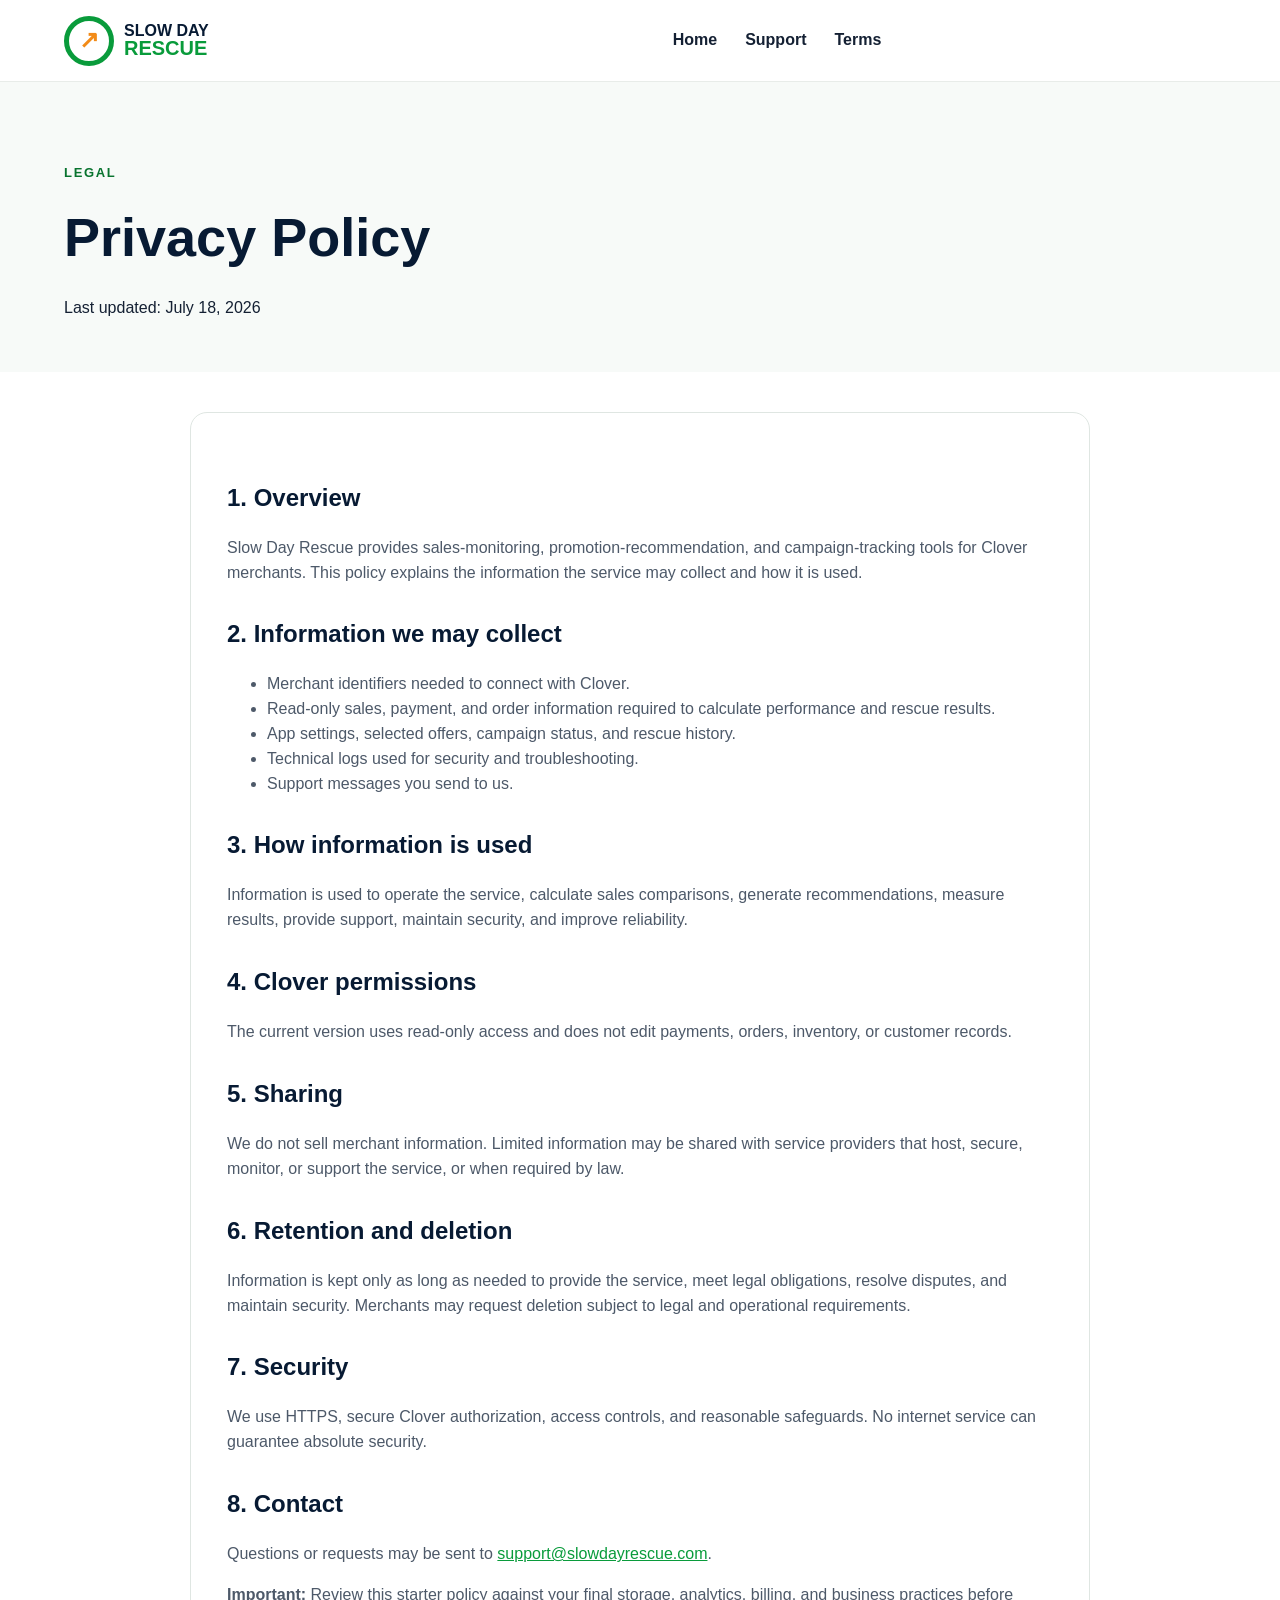
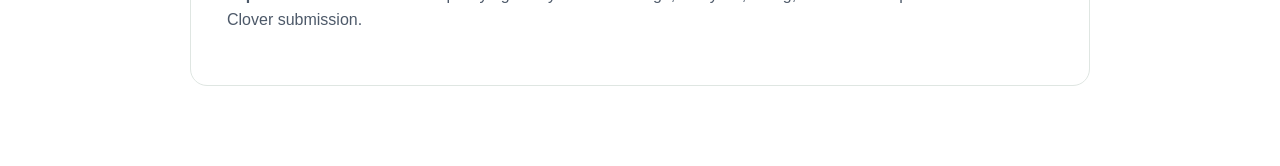
==== privacy.html @ 462642fa "Add files via upload Launch Slow Day Rescue website" ====
<!doctype html><html lang="en"><head><meta charset="utf-8"><meta name="viewport" content="width=device-width,initial-scale=1"><title>Privacy Policy | Slow Day Rescue</title><link rel="icon" href="favicon.svg"><link rel="stylesheet" href="styles.css"></head><body>
<header class="header"><a class="logo" href="index.html"><span class="logo-mark">↗</span><span>SLOW DAY<br><b>RESCUE</b></span></a><nav><a href="index.html">Home</a><a href="support.html">Support</a><a href="terms.html">Terms</a></nav></header>
<section class="legal-hero"><p class="eyebrow">LEGAL</p><h1>Privacy Policy</h1><p>Last updated: July 18, 2026</p></section>
<main class="legal"><h2>1. Overview</h2><p>Slow Day Rescue provides sales-monitoring, promotion-recommendation, and campaign-tracking tools for Clover merchants. This policy explains the information the service may collect and how it is used.</p>
<h2>2. Information we may collect</h2><ul><li>Merchant identifiers needed to connect with Clover.</li><li>Read-only sales, payment, and order information required to calculate performance and rescue results.</li><li>App settings, selected offers, campaign status, and rescue history.</li><li>Technical logs used for security and troubleshooting.</li><li>Support messages you send to us.</li></ul>
<h2>3. How information is used</h2><p>Information is used to operate the service, calculate sales comparisons, generate recommendations, measure results, provide support, maintain security, and improve reliability.</p>
<h2>4. Clover permissions</h2><p>The current version uses read-only access and does not edit payments, orders, inventory, or customer records.</p>
<h2>5. Sharing</h2><p>We do not sell merchant information. Limited information may be shared with service providers that host, secure, monitor, or support the service, or when required by law.</p>
<h2>6. Retention and deletion</h2><p>Information is kept only as long as needed to provide the service, meet legal obligations, resolve disputes, and maintain security. Merchants may request deletion subject to legal and operational requirements.</p>
<h2>7. Security</h2><p>We use HTTPS, secure Clover authorization, access controls, and reasonable safeguards. No internet service can guarantee absolute security.</p>
<h2>8. Contact</h2><p>Questions or requests may be sent to <a href="mailto:support@slowdayrescue.com">support@slowdayrescue.com</a>.</p>
<p><strong>Important:</strong> Review this starter policy against your final storage, analytics, billing, and business practices before Clover submission.</p></main></body></html>
---- styles.css ----
:root{--navy:#071a33;--green:#099b3b;--darkgreen:#08732e;--orange:#f28b18;--muted:#5d6878;--line:#dfe6e2;--bg:#f7faf8}
*{box-sizing:border-box}html{scroll-behavior:smooth}body{margin:0;font-family:Arial,Helvetica,sans-serif;color:#142033;background:#fff;line-height:1.55}a{text-decoration:none;color:inherit}
.header{height:82px;display:flex;align-items:center;gap:34px;padding:0 max(5vw,24px);border-bottom:1px solid #e8ece9;position:sticky;top:0;background:#fffffff2;backdrop-filter:blur(12px);z-index:20}.logo{display:flex;align-items:center;gap:10px;font-weight:800;line-height:.95;color:var(--navy);min-width:240px}.logo b{color:var(--green);font-size:1.25em}.logo-mark{width:50px;height:50px;border:5px solid var(--green);border-radius:50%;display:grid;place-items:center;color:var(--orange);font-size:24px}.header nav{display:flex;justify-content:center;gap:28px;flex:1;font-weight:700}.header nav a:hover{color:var(--green)}.menu{display:none}.btn{border:0;border-radius:9px;background:linear-gradient(135deg,var(--green),var(--darkgreen));color:#fff;font-weight:800;padding:14px 24px;cursor:pointer;display:inline-block;box-shadow:0 10px 25px #099b3b28}.btn.small{padding:11px 17px}.btn.ghost{background:#fff;color:var(--navy);border:1px solid var(--green);box-shadow:none}.btn.light{background:#fff;color:var(--darkgreen)}
.hero{display:grid;grid-template-columns:.95fr 1.18fr;gap:48px;align-items:center;padding:58px max(5vw,24px) 34px;background:radial-gradient(circle at 2% 20%,#e7f8ec,transparent 29%),radial-gradient(circle at 100% 40%,#e4f7ea,transparent 28%)}.eyebrow{color:var(--darkgreen);font-size:13px;font-weight:900;letter-spacing:.13em}.hero h1{font-size:clamp(50px,5.3vw,78px);line-height:1.02;letter-spacing:-.045em;margin:12px 0;color:var(--navy)}.hero h1 span{color:var(--darkgreen)}.lead{font-size:18px;color:#485467;max-width:640px}.actions{display:flex;gap:15px;margin:28px 0}.rating{display:flex;gap:17px;align-items:center}.rating> b{color:var(--orange);font-size:20px;letter-spacing:3px}.rating span{font-size:14px;color:var(--muted)}
.dashboard{display:grid;grid-template-columns:160px 1fr;background:#fff;border:1px solid var(--line);border-radius:17px;overflow:hidden;box-shadow:0 25px 55px #071a3320;min-width:0}.dashboard aside{background:linear-gradient(#071a33,#0b2345);color:#fff;padding:18px 12px;display:flex;flex-direction:column;gap:5px}.mini-logo{font-size:11px;margin:0 8px 17px}.mini-logo b{color:#3bc76e}.dashboard aside a{padding:10px;border-radius:6px;font-size:11px;opacity:.85}.dashboard aside .active{background:var(--green);opacity:1}.dash-main{background:#f8faf9;padding:15px;min-width:0}.dash-head{display:flex;justify-content:space-between;align-items:center}.dash-head h2{margin:0;color:var(--navy)}.dash-head span{font-size:11px;color:var(--muted)}.metrics{display:grid;grid-template-columns:repeat(4,1fr);gap:9px;margin:12px 0}.metrics article,.chart,.offer{background:#fff;border:1px solid #e3e9e5;border-radius:9px;padding:12px}.metrics small,.metrics em{font-size:9px;color:var(--muted);font-style:normal}.metrics strong{display:block;font-size:18px;margin:7px 0}.green{color:var(--darkgreen)}.red{color:#d62424}.orange{color:#d96b00}.progress{height:5px;background:#e3ece6;border-radius:10px}.progress i{display:block;width:78%;height:100%;background:var(--green);border-radius:10px}.dash-bottom{display:grid;grid-template-columns:1.45fr .78fr;gap:10px}.chart svg{height:190px}.today{fill:none;stroke:var(--green);stroke-width:5}.yesterday{fill:none;stroke:#9faaba;stroke-width:3;stroke-dasharray:8}.offer small{font-size:9px;color:var(--green);font-weight:800}.offer h3{margin:13px 0 6px}.offer p,.offer span{font-size:11px;color:var(--muted)}.offer strong{display:block;color:var(--green);font-size:18px;margin:4px 0 12px}.offer button{width:100%;padding:10px;border:0;border-radius:6px;background:var(--green);color:#fff;font-weight:800}
.benefits{margin:0 max(5vw,24px);display:grid;grid-template-columns:repeat(4,1fr);border:1px solid var(--line);border-radius:15px;box-shadow:0 10px 30px #071a330c}.benefits article{display:flex;gap:13px;padding:20px;border-right:1px solid var(--line)}.benefits article:last-child{border:0}.benefits i{font-style:normal;flex:0 0 45px;height:45px;border-radius:50%;display:grid;place-items:center;background:#e8f7ed;color:var(--green);font-size:22px}.benefits p{margin:3px 0;color:var(--muted);font-size:12px}
.section{padding:88px max(5vw,24px)}.center{text-align:center}.section-title{text-align:center;color:var(--navy);font-size:44px;margin:4px 0 42px}.steps{display:grid;grid-template-columns:repeat(5,1fr);gap:20px}.steps article{text-align:center}.steps i{width:65px;height:65px;border-radius:50%;display:grid;place-items:center;margin:0 auto 17px;background:#e8f7ed;color:var(--green);font-style:normal;font-weight:900}.steps b{color:var(--navy)}.steps p{font-size:13px;color:var(--muted)}
.pricing-section{padding:88px max(5vw,24px);display:grid;grid-template-columns:1fr .75fr;gap:70px;align-items:center;background:var(--bg)}.pricing-section h2{font-size:48px;line-height:1.1;margin:8px 0;color:var(--navy)}.pricing-section>div>p{color:var(--muted)}.pricing-section li{margin:10px 0}.pricing-section li::marker{color:var(--green)}.price-card{background:#fff;border:1px solid var(--line);border-radius:20px;padding:40px;text-align:center;box-shadow:0 20px 50px #071a3317}.price-card>small{color:var(--green);font-weight:900;letter-spacing:.14em}.price-card>div{color:var(--green);font-size:64px;font-weight:900;line-height:1;margin:14px 0}.price-card sup{font-size:28px}.price-card span{font-size:16px;color:var(--navy);font-weight:500}.price-card .btn{width:100%}.price-card em{display:block;margin-top:12px;color:var(--muted);font-size:12px}
.faqs{max-width:1080px;margin:auto;display:grid;grid-template-columns:1fr 1fr;gap:14px}.faqs details{border:1px solid var(--line);border-radius:10px;padding:17px 19px}.faqs summary{font-weight:800;cursor:pointer}.faqs p{color:var(--muted);font-size:14px}.faqs a{color:var(--green)}
.cta{margin:0 max(5vw,24px) 80px;padding:42px 50px;border-radius:22px;background:linear-gradient(135deg,var(--green),var(--darkgreen));color:#fff;display:flex;align-items:center;justify-content:space-between}.cta p{font-size:12px;font-weight:900;letter-spacing:.12em}.cta h2{font-size:40px;margin:5px 0}
footer{background:var(--navy);color:#ffffffc9;padding:55px max(5vw,24px) 25px;display:grid;grid-template-columns:1.5fr repeat(3,.65fr);gap:40px}footer>div{display:flex;flex-direction:column;gap:8px}.footer-logo{color:#fff}.copyright{grid-column:1/-1;border-top:1px solid #ffffff1d;padding-top:20px}
.legal-hero{padding:68px max(5vw,24px) 35px;background:var(--bg)}.legal-hero h1{font-size:54px;color:var(--navy);margin:5px 0}.legal{max-width:900px;margin:40px auto 80px;padding:36px;border:1px solid var(--line);border-radius:17px}.legal h2{color:var(--navy);margin-top:30px}.legal p,.legal li{color:#4d5969}.legal a{color:var(--green);text-decoration:underline}.support-grid{display:grid;grid-template-columns:1fr 1fr;gap:22px}.support-card{padding:24px;border:1px solid var(--line);border-radius:14px}.support-card h2{margin-top:0}
@media(max-width:1100px){.header nav{display:none}.hero{grid-template-columns:1fr}.benefits{grid-template-columns:1fr 1fr}.steps{grid-template-columns:1fr 1fr}.pricing-section{grid-template-columns:1fr}.dashboard{max-width:900px}.header{justify-content:space-between}.header .small{display:none}}
@media(max-width:700px){.hero{padding-top:35px}.hero h1{font-size:43px}.dashboard{grid-template-columns:1fr}.dashboard aside{display:none}.metrics{grid-template-columns:1fr 1fr}.dash-bottom{grid-template-columns:1fr}.benefits{grid-template-columns:1fr}.benefits article{border-right:0;border-bottom:1px solid var(--line)}.steps{grid-template-columns:1fr}.faqs{grid-template-columns:1fr}.cta{align-items:flex-start;flex-direction:column;gap:20px}.cta h2{font-size:32px}footer{grid-template-columns:1fr 1fr}.support-grid{grid-template-columns:1fr}}
@media(max-width:480px){.logo{min-width:0}.header{padding:0 14px}.hero,.section,.pricing-section{padding-left:16px;padding-right:16px}.hero h1{font-size:37px}.actions{flex-direction:column}.metrics{grid-template-columns:1fr}.price-card>div{font-size:50px}.benefits,.cta{margin-left:16px;margin-right:16px}footer{grid-template-columns:1fr}.legal{margin:25px 12px 60px;padding:24px}}
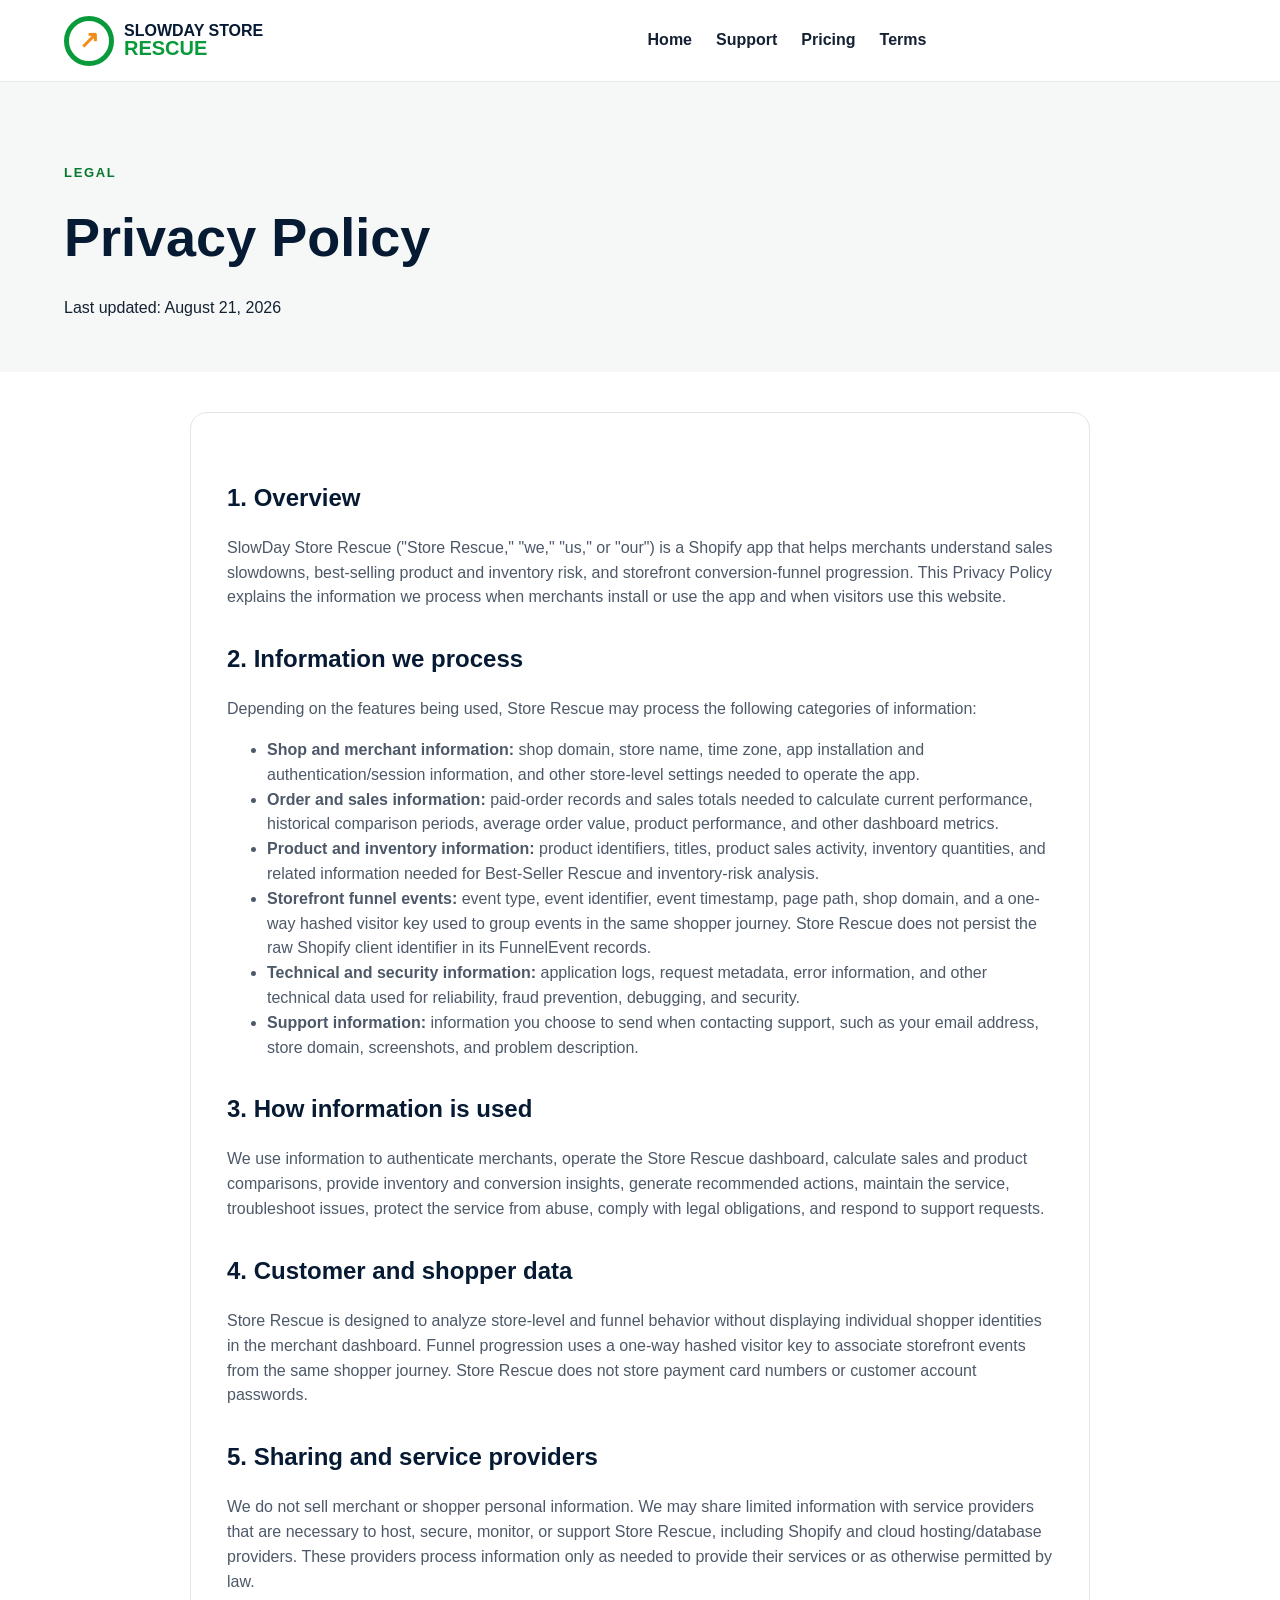
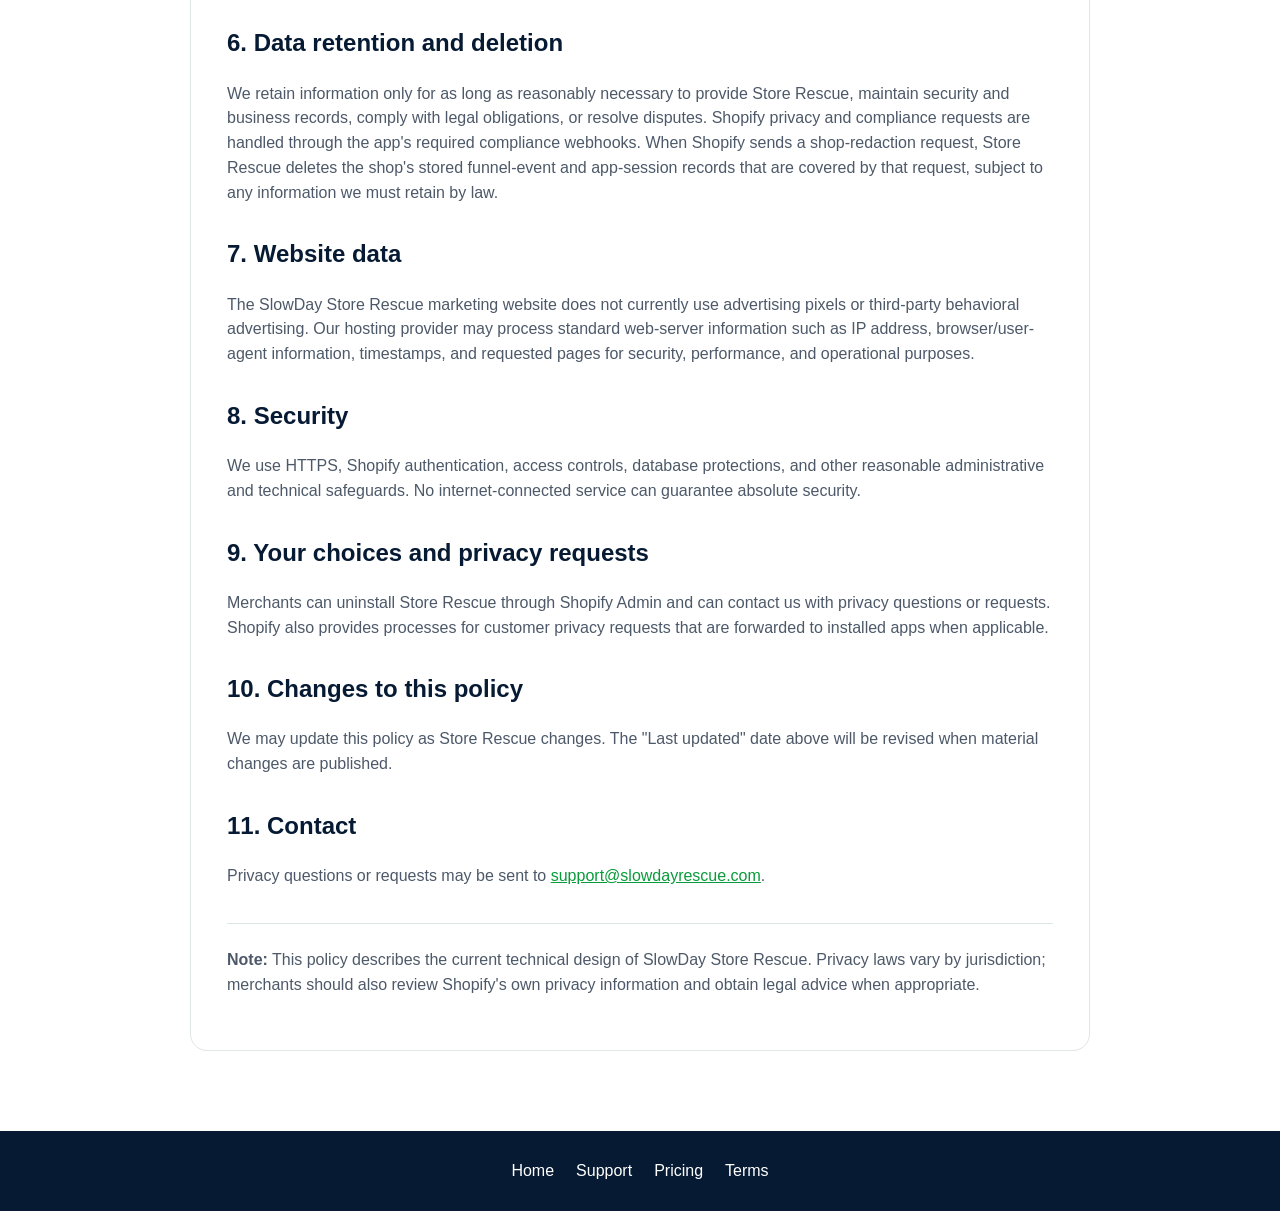
==== commit 855a41f1: "Add files via upload" ====
--- a/privacy.html
+++ b/privacy.html
@@ -1,12 +1,22 @@
-<!doctype html><html lang="en"><head><meta charset="utf-8"><meta name="viewport" content="width=device-width,initial-scale=1"><title>Privacy Policy | Slow Day Rescue</title><link rel="icon" href="favicon.svg"><link rel="stylesheet" href="styles.css"></head><body>
-<header class="header"><a class="logo" href="index.html"><span class="logo-mark">↗</span><span>SLOW DAY<br><b>RESCUE</b></span></a><nav><a href="index.html">Home</a><a href="support.html">Support</a><a href="terms.html">Terms</a></nav></header>
-<section class="legal-hero"><p class="eyebrow">LEGAL</p><h1>Privacy Policy</h1><p>Last updated: July 18, 2026</p></section>
-<main class="legal"><h2>1. Overview</h2><p>Slow Day Rescue provides sales-monitoring, promotion-recommendation, and campaign-tracking tools for Clover merchants. This policy explains the information the service may collect and how it is used.</p>
-<h2>2. Information we may collect</h2><ul><li>Merchant identifiers needed to connect with Clover.</li><li>Read-only sales, payment, and order information required to calculate performance and rescue results.</li><li>App settings, selected offers, campaign status, and rescue history.</li><li>Technical logs used for security and troubleshooting.</li><li>Support messages you send to us.</li></ul>
-<h2>3. How information is used</h2><p>Information is used to operate the service, calculate sales comparisons, generate recommendations, measure results, provide support, maintain security, and improve reliability.</p>
-<h2>4. Clover permissions</h2><p>The current version uses read-only access and does not edit payments, orders, inventory, or customer records.</p>
-<h2>5. Sharing</h2><p>We do not sell merchant information. Limited information may be shared with service providers that host, secure, monitor, or support the service, or when required by law.</p>
-<h2>6. Retention and deletion</h2><p>Information is kept only as long as needed to provide the service, meet legal obligations, resolve disputes, and maintain security. Merchants may request deletion subject to legal and operational requirements.</p>
-<h2>7. Security</h2><p>We use HTTPS, secure Clover authorization, access controls, and reasonable safeguards. No internet service can guarantee absolute security.</p>
-<h2>8. Contact</h2><p>Questions or requests may be sent to <a href="mailto:support@slowdayrescue.com">support@slowdayrescue.com</a>.</p>
-<p><strong>Important:</strong> Review this starter policy against your final storage, analytics, billing, and business practices before Clover submission.</p></main></body></html>
+<!doctype html>
+<html lang="en">
+<head><meta charset="utf-8"><meta name="viewport" content="width=device-width,initial-scale=1"><title>Privacy Policy | SlowDay Store Rescue</title><meta name="description" content="Privacy Policy for SlowDay Store Rescue, including merchant, order, product, inventory, and funnel event data practices."><link rel="canonical" href="https://slowdayrescue.com/privacy.html"><link rel="icon" href="favicon.svg"><link rel="stylesheet" href="styles.css"></head>
+<body>
+<header class="header"><a class="logo" href="index.html"><span class="logo-mark">↗</span><span>SLOWDAY STORE<br><b>RESCUE</b></span></a><nav><a href="index.html">Home</a><a href="support.html">Support</a><a href="pricing.html">Pricing</a><a href="terms.html">Terms</a></nav></header>
+<section class="legal-hero"><p class="eyebrow">LEGAL</p><h1>Privacy Policy</h1><p>Last updated: August 21, 2026</p></section>
+<main class="legal">
+<h2>1. Overview</h2><p>SlowDay Store Rescue ("Store Rescue," "we," "us," or "our") is a Shopify app that helps merchants understand sales slowdowns, best-selling product and inventory risk, and storefront conversion-funnel progression. This Privacy Policy explains the information we process when merchants install or use the app and when visitors use this website.</p>
+<h2>2. Information we process</h2><p>Depending on the features being used, Store Rescue may process the following categories of information:</p><ul><li><strong>Shop and merchant information:</strong> shop domain, store name, time zone, app installation and authentication/session information, and other store-level settings needed to operate the app.</li><li><strong>Order and sales information:</strong> paid-order records and sales totals needed to calculate current performance, historical comparison periods, average order value, product performance, and other dashboard metrics.</li><li><strong>Product and inventory information:</strong> product identifiers, titles, product sales activity, inventory quantities, and related information needed for Best-Seller Rescue and inventory-risk analysis.</li><li><strong>Storefront funnel events:</strong> event type, event identifier, event timestamp, page path, shop domain, and a one-way hashed visitor key used to group events in the same shopper journey. Store Rescue does not persist the raw Shopify client identifier in its FunnelEvent records.</li><li><strong>Technical and security information:</strong> application logs, request metadata, error information, and other technical data used for reliability, fraud prevention, debugging, and security.</li><li><strong>Support information:</strong> information you choose to send when contacting support, such as your email address, store domain, screenshots, and problem description.</li></ul>
+<h2>3. How information is used</h2><p>We use information to authenticate merchants, operate the Store Rescue dashboard, calculate sales and product comparisons, provide inventory and conversion insights, generate recommended actions, maintain the service, troubleshoot issues, protect the service from abuse, comply with legal obligations, and respond to support requests.</p>
+<h2>4. Customer and shopper data</h2><p>Store Rescue is designed to analyze store-level and funnel behavior without displaying individual shopper identities in the merchant dashboard. Funnel progression uses a one-way hashed visitor key to associate storefront events from the same shopper journey. Store Rescue does not store payment card numbers or customer account passwords.</p>
+<h2>5. Sharing and service providers</h2><p>We do not sell merchant or shopper personal information. We may share limited information with service providers that are necessary to host, secure, monitor, or support Store Rescue, including Shopify and cloud hosting/database providers. These providers process information only as needed to provide their services or as otherwise permitted by law.</p>
+<h2>6. Data retention and deletion</h2><p>We retain information only for as long as reasonably necessary to provide Store Rescue, maintain security and business records, comply with legal obligations, or resolve disputes. Shopify privacy and compliance requests are handled through the app's required compliance webhooks. When Shopify sends a shop-redaction request, Store Rescue deletes the shop's stored funnel-event and app-session records that are covered by that request, subject to any information we must retain by law.</p>
+<h2>7. Website data</h2><p>The SlowDay Store Rescue marketing website does not currently use advertising pixels or third-party behavioral advertising. Our hosting provider may process standard web-server information such as IP address, browser/user-agent information, timestamps, and requested pages for security, performance, and operational purposes.</p>
+<h2>8. Security</h2><p>We use HTTPS, Shopify authentication, access controls, database protections, and other reasonable administrative and technical safeguards. No internet-connected service can guarantee absolute security.</p>
+<h2>9. Your choices and privacy requests</h2><p>Merchants can uninstall Store Rescue through Shopify Admin and can contact us with privacy questions or requests. Shopify also provides processes for customer privacy requests that are forwarded to installed apps when applicable.</p>
+<h2>10. Changes to this policy</h2><p>We may update this policy as Store Rescue changes. The "Last updated" date above will be revised when material changes are published.</p>
+<h2>11. Contact</h2><p>Privacy questions or requests may be sent to <a href="mailto:support@slowdayrescue.com">support@slowdayrescue.com</a>.</p>
+<p class="legal-note"><strong>Note:</strong> This policy describes the current technical design of SlowDay Store Rescue. Privacy laws vary by jurisdiction; merchants should also review Shopify's own privacy information and obtain legal advice when appropriate.</p>
+</main>
+<footer class="simple-footer"><a href="index.html">Home</a><a href="support.html">Support</a><a href="pricing.html">Pricing</a><a href="terms.html">Terms</a></footer>
+</body></html>
--- a/styles.css
+++ b/styles.css
@@ -1,15 +1,16 @@
-:root{--navy:#071a33;--green:#099b3b;--darkgreen:#08732e;--orange:#f28b18;--muted:#5d6878;--line:#dfe6e2;--bg:#f7faf8}
+:root{--green:#099b3b;--darkgreen:#06772d;--navy:#071a33;--orange:#f28b18;--blue:#2678e8;--muted:#667085;--bg:#f5f8f6;--line:#dfe7e2;--soft:#edf7f1}
 *{box-sizing:border-box}html{scroll-behavior:smooth}body{margin:0;font-family:Arial,Helvetica,sans-serif;color:#142033;background:#fff;line-height:1.55}a{text-decoration:none;color:inherit}
-.header{height:82px;display:flex;align-items:center;gap:34px;padding:0 max(5vw,24px);border-bottom:1px solid #e8ece9;position:sticky;top:0;background:#fffffff2;backdrop-filter:blur(12px);z-index:20}.logo{display:flex;align-items:center;gap:10px;font-weight:800;line-height:.95;color:var(--navy);min-width:240px}.logo b{color:var(--green);font-size:1.25em}.logo-mark{width:50px;height:50px;border:5px solid var(--green);border-radius:50%;display:grid;place-items:center;color:var(--orange);font-size:24px}.header nav{display:flex;justify-content:center;gap:28px;flex:1;font-weight:700}.header nav a:hover{color:var(--green)}.menu{display:none}.btn{border:0;border-radius:9px;background:linear-gradient(135deg,var(--green),var(--darkgreen));color:#fff;font-weight:800;padding:14px 24px;cursor:pointer;display:inline-block;box-shadow:0 10px 25px #099b3b28}.btn.small{padding:11px 17px}.btn.ghost{background:#fff;color:var(--navy);border:1px solid var(--green);box-shadow:none}.btn.light{background:#fff;color:var(--darkgreen)}
-.hero{display:grid;grid-template-columns:.95fr 1.18fr;gap:48px;align-items:center;padding:58px max(5vw,24px) 34px;background:radial-gradient(circle at 2% 20%,#e7f8ec,transparent 29%),radial-gradient(circle at 100% 40%,#e4f7ea,transparent 28%)}.eyebrow{color:var(--darkgreen);font-size:13px;font-weight:900;letter-spacing:.13em}.hero h1{font-size:clamp(50px,5.3vw,78px);line-height:1.02;letter-spacing:-.045em;margin:12px 0;color:var(--navy)}.hero h1 span{color:var(--darkgreen)}.lead{font-size:18px;color:#485467;max-width:640px}.actions{display:flex;gap:15px;margin:28px 0}.rating{display:flex;gap:17px;align-items:center}.rating> b{color:var(--orange);font-size:20px;letter-spacing:3px}.rating span{font-size:14px;color:var(--muted)}
-.dashboard{display:grid;grid-template-columns:160px 1fr;background:#fff;border:1px solid var(--line);border-radius:17px;overflow:hidden;box-shadow:0 25px 55px #071a3320;min-width:0}.dashboard aside{background:linear-gradient(#071a33,#0b2345);color:#fff;padding:18px 12px;display:flex;flex-direction:column;gap:5px}.mini-logo{font-size:11px;margin:0 8px 17px}.mini-logo b{color:#3bc76e}.dashboard aside a{padding:10px;border-radius:6px;font-size:11px;opacity:.85}.dashboard aside .active{background:var(--green);opacity:1}.dash-main{background:#f8faf9;padding:15px;min-width:0}.dash-head{display:flex;justify-content:space-between;align-items:center}.dash-head h2{margin:0;color:var(--navy)}.dash-head span{font-size:11px;color:var(--muted)}.metrics{display:grid;grid-template-columns:repeat(4,1fr);gap:9px;margin:12px 0}.metrics article,.chart,.offer{background:#fff;border:1px solid #e3e9e5;border-radius:9px;padding:12px}.metrics small,.metrics em{font-size:9px;color:var(--muted);font-style:normal}.metrics strong{display:block;font-size:18px;margin:7px 0}.green{color:var(--darkgreen)}.red{color:#d62424}.orange{color:#d96b00}.progress{height:5px;background:#e3ece6;border-radius:10px}.progress i{display:block;width:78%;height:100%;background:var(--green);border-radius:10px}.dash-bottom{display:grid;grid-template-columns:1.45fr .78fr;gap:10px}.chart svg{height:190px}.today{fill:none;stroke:var(--green);stroke-width:5}.yesterday{fill:none;stroke:#9faaba;stroke-width:3;stroke-dasharray:8}.offer small{font-size:9px;color:var(--green);font-weight:800}.offer h3{margin:13px 0 6px}.offer p,.offer span{font-size:11px;color:var(--muted)}.offer strong{display:block;color:var(--green);font-size:18px;margin:4px 0 12px}.offer button{width:100%;padding:10px;border:0;border-radius:6px;background:var(--green);color:#fff;font-weight:800}
+.header{min-height:82px;display:flex;align-items:center;gap:34px;padding:0 max(5vw,24px);border-bottom:1px solid #e8ece9;position:sticky;top:0;background:#fffffff2;backdrop-filter:blur(12px);z-index:20}.logo{display:flex;align-items:center;gap:10px;font-weight:800;line-height:.95;color:var(--navy);min-width:260px}.logo b{color:var(--green);font-size:1.25em}.logo-mark{width:50px;height:50px;border:5px solid var(--green);border-radius:50%;display:grid;place-items:center;color:var(--orange);font-size:24px}.header nav{display:flex;justify-content:center;gap:24px;flex:1;font-weight:700}.header nav a:hover{color:var(--green)}.menu{display:none;background:#fff;border:1px solid var(--line);border-radius:8px;padding:8px 10px;font-size:20px}.btn{border:0;border-radius:9px;background:linear-gradient(135deg,var(--green),var(--darkgreen));color:#fff;font-weight:800;padding:14px 24px;cursor:pointer;display:inline-block;box-shadow:0 10px 25px #099b3b28;text-align:center}.btn.small{padding:11px 17px}.btn.ghost{background:#fff;color:var(--navy);border:1px solid var(--green);box-shadow:none}.btn.light{background:#fff;color:var(--darkgreen)}.text-link{display:inline-block;margin-top:14px;color:var(--green);font-weight:800}.text-link:hover{text-decoration:underline}
+.hero{display:grid;grid-template-columns:.95fr 1.18fr;gap:48px;align-items:center;padding:58px max(5vw,24px) 34px;background:radial-gradient(circle at 2% 20%,#e7f8ec,transparent 29%),radial-gradient(circle at 100% 40%,#e4f7ea,transparent 28%)}.eyebrow{color:var(--darkgreen);font-size:13px;font-weight:900;letter-spacing:.13em}.hero h1{font-size:clamp(50px,5.3vw,78px);line-height:1.02;letter-spacing:-.045em;margin:12px 0;color:var(--navy)}.hero h1 span{color:var(--darkgreen)}.lead{font-size:18px;color:#485467;max-width:650px}.actions{display:flex;gap:15px;margin:28px 0}.trust-line{display:flex;gap:14px;align-items:center;color:var(--muted);font-size:14px}.trust-dot{width:35px;height:35px;border-radius:50%;display:grid;place-items:center;background:#e8f7ed;color:var(--green);font-weight:900}.trust-line strong{color:var(--navy)}
+.dashboard{display:grid;grid-template-columns:150px 1fr;background:#fff;border:1px solid var(--line);border-radius:17px;overflow:hidden;box-shadow:0 25px 55px #071a3320;min-width:0}.dashboard aside{background:linear-gradient(#071a33,#0b2345);color:#fff;padding:18px 12px;display:flex;flex-direction:column;gap:5px}.mini-logo{font-size:10px;margin:0 8px 17px}.mini-logo b{color:#3bc76e}.dashboard aside a{padding:10px;border-radius:6px;font-size:10px;opacity:.85}.dashboard aside .active{background:var(--green);opacity:1}.dash-main{background:#f8faf9;padding:15px;min-width:0}.dash-head{display:flex;justify-content:space-between;align-items:center}.dash-head h2{margin:0;color:var(--navy)}.dash-head span{font-size:11px;color:var(--muted)}.status-strip{display:flex;align-items:center;gap:10px;background:#fff7e7;border:1px solid #f6ddb1;border-radius:10px;padding:10px 12px;margin:12px 0}.status-dot{width:11px;height:11px;border-radius:50%;background:var(--orange)}.status-strip small{display:block;color:#8a5b00;font-size:8px;font-weight:900}.status-strip strong{font-size:12px}.metrics{display:grid;grid-template-columns:repeat(4,1fr);gap:9px;margin:12px 0}.metrics article{background:#fff;border:1px solid #e3e9e5;border-radius:9px;padding:12px}.metrics small,.metrics em{font-size:9px;color:var(--muted);font-style:normal}.metrics strong{display:block;font-size:18px;margin:7px 0}.green{color:var(--darkgreen)}.orange{color:#d96b00}.blue{color:var(--blue)}.rescue-grid{display:grid;grid-template-columns:1fr 1fr;gap:9px}.rescue-card{background:#fff;border:1px solid #e3e9e5;border-radius:9px;padding:13px}.rescue-card small{font-size:8px;color:var(--green);font-weight:900;letter-spacing:.05em}.rescue-card h3{font-size:14px;margin:6px 0;color:var(--navy)}.rescue-card p{font-size:10px;color:var(--muted);margin:0}.rescue-card.funnel{grid-column:1/-1}.funnel-row{display:flex;align-items:center;gap:7px;font-size:11px;font-weight:900;margin:8px 0}.funnel-row i{height:5px;background:linear-gradient(90deg,#72d899,var(--green));border-radius:20px;flex:1}
 .benefits{margin:0 max(5vw,24px);display:grid;grid-template-columns:repeat(4,1fr);border:1px solid var(--line);border-radius:15px;box-shadow:0 10px 30px #071a330c}.benefits article{display:flex;gap:13px;padding:20px;border-right:1px solid var(--line)}.benefits article:last-child{border:0}.benefits i{font-style:normal;flex:0 0 45px;height:45px;border-radius:50%;display:grid;place-items:center;background:#e8f7ed;color:var(--green);font-size:22px}.benefits p{margin:3px 0;color:var(--muted);font-size:12px}
-.section{padding:88px max(5vw,24px)}.center{text-align:center}.section-title{text-align:center;color:var(--navy);font-size:44px;margin:4px 0 42px}.steps{display:grid;grid-template-columns:repeat(5,1fr);gap:20px}.steps article{text-align:center}.steps i{width:65px;height:65px;border-radius:50%;display:grid;place-items:center;margin:0 auto 17px;background:#e8f7ed;color:var(--green);font-style:normal;font-weight:900}.steps b{color:var(--navy)}.steps p{font-size:13px;color:var(--muted)}
-.pricing-section{padding:88px max(5vw,24px);display:grid;grid-template-columns:1fr .75fr;gap:70px;align-items:center;background:var(--bg)}.pricing-section h2{font-size:48px;line-height:1.1;margin:8px 0;color:var(--navy)}.pricing-section>div>p{color:var(--muted)}.pricing-section li{margin:10px 0}.pricing-section li::marker{color:var(--green)}.price-card{background:#fff;border:1px solid var(--line);border-radius:20px;padding:40px;text-align:center;box-shadow:0 20px 50px #071a3317}.price-card>small{color:var(--green);font-weight:900;letter-spacing:.14em}.price-card>div{color:var(--green);font-size:64px;font-weight:900;line-height:1;margin:14px 0}.price-card sup{font-size:28px}.price-card span{font-size:16px;color:var(--navy);font-weight:500}.price-card .btn{width:100%}.price-card em{display:block;margin-top:12px;color:var(--muted);font-size:12px}
-.faqs{max-width:1080px;margin:auto;display:grid;grid-template-columns:1fr 1fr;gap:14px}.faqs details{border:1px solid var(--line);border-radius:10px;padding:17px 19px}.faqs summary{font-weight:800;cursor:pointer}.faqs p{color:var(--muted);font-size:14px}.faqs a{color:var(--green)}
+.section{padding:88px max(5vw,24px)}.center{text-align:center}.section-title{text-align:center;color:var(--navy);font-size:44px;margin:4px 0 42px}.steps{display:grid;grid-template-columns:repeat(5,1fr);gap:20px}.steps.four-steps{grid-template-columns:repeat(4,1fr)}.steps article{text-align:center}.steps i{width:65px;height:65px;border-radius:50%;display:grid;place-items:center;margin:0 auto 17px;background:#e8f7ed;color:var(--green);font-style:normal;font-weight:900}.steps b{color:var(--navy)}.steps p{font-size:13px;color:var(--muted)}
+.split-section{padding:76px max(5vw,24px);display:grid;grid-template-columns:1fr 1fr;gap:55px;align-items:center;background:var(--bg)}.split-section h2{font-size:44px;line-height:1.1;color:var(--navy);margin:8px 0 16px}.split-section>div>p{color:var(--muted)}.insight-card{background:#fff;border:1px solid var(--line);border-radius:18px;padding:34px;box-shadow:0 18px 45px #071a3310}.insight-card span{color:var(--green);font-size:11px;font-weight:900;letter-spacing:.08em}.insight-card strong{display:block;color:var(--navy);font-size:24px;line-height:1.3;margin:12px 0}.insight-card p{color:var(--muted)}
+.pricing-section{padding:88px max(5vw,24px);display:grid;grid-template-columns:1fr .75fr;gap:70px;align-items:center;background:#fff}.pricing-section h2{font-size:48px;line-height:1.1;margin:8px 0;color:var(--navy)}.pricing-section>div>p{color:var(--muted)}.pricing-section li{margin:10px 0}.pricing-section li::marker{color:var(--green)}.price-card{background:#fff;border:1px solid var(--line);border-radius:20px;padding:40px;text-align:center;box-shadow:0 20px 50px #071a3317}.price-card>small{color:var(--green);font-weight:900;letter-spacing:.14em}.price-card>div{color:var(--green);font-size:64px;font-weight:900;line-height:1;margin:14px 0}.price-card sup{font-size:28px}.price-card span{font-size:16px;color:var(--navy);font-weight:500}.price-card .btn{width:100%}.price-card em{display:block;margin-top:12px;color:var(--muted);font-size:12px}.price-card ul{text-align:left;margin:24px auto;max-width:330px;padding-left:24px}.trial-line{font-size:18px;color:var(--navy)}
+.faqs{max-width:1080px;margin:auto;display:grid;grid-template-columns:1fr 1fr;gap:14px}.faqs details,.faq-page details{border:1px solid var(--line);border-radius:10px;padding:17px 19px;background:#fff}.faqs summary,.faq-page summary{font-weight:800;cursor:pointer}.faqs p,.faq-page details p{color:var(--muted);font-size:14px}.faqs a,.more-link a{color:var(--green)}.more-link{margin-top:26px;font-weight:800}.faq-page h2{margin-top:40px}.faq-page details{margin:12px 0}
 .cta{margin:0 max(5vw,24px) 80px;padding:42px 50px;border-radius:22px;background:linear-gradient(135deg,var(--green),var(--darkgreen));color:#fff;display:flex;align-items:center;justify-content:space-between}.cta p{font-size:12px;font-weight:900;letter-spacing:.12em}.cta h2{font-size:40px;margin:5px 0}
-footer{background:var(--navy);color:#ffffffc9;padding:55px max(5vw,24px) 25px;display:grid;grid-template-columns:1.5fr repeat(3,.65fr);gap:40px}footer>div{display:flex;flex-direction:column;gap:8px}.footer-logo{color:#fff}.copyright{grid-column:1/-1;border-top:1px solid #ffffff1d;padding-top:20px}
-.legal-hero{padding:68px max(5vw,24px) 35px;background:var(--bg)}.legal-hero h1{font-size:54px;color:var(--navy);margin:5px 0}.legal{max-width:900px;margin:40px auto 80px;padding:36px;border:1px solid var(--line);border-radius:17px}.legal h2{color:var(--navy);margin-top:30px}.legal p,.legal li{color:#4d5969}.legal a{color:var(--green);text-decoration:underline}.support-grid{display:grid;grid-template-columns:1fr 1fr;gap:22px}.support-card{padding:24px;border:1px solid var(--line);border-radius:14px}.support-card h2{margin-top:0}
-@media(max-width:1100px){.header nav{display:none}.hero{grid-template-columns:1fr}.benefits{grid-template-columns:1fr 1fr}.steps{grid-template-columns:1fr 1fr}.pricing-section{grid-template-columns:1fr}.dashboard{max-width:900px}.header{justify-content:space-between}.header .small{display:none}}
-@media(max-width:700px){.hero{padding-top:35px}.hero h1{font-size:43px}.dashboard{grid-template-columns:1fr}.dashboard aside{display:none}.metrics{grid-template-columns:1fr 1fr}.dash-bottom{grid-template-columns:1fr}.benefits{grid-template-columns:1fr}.benefits article{border-right:0;border-bottom:1px solid var(--line)}.steps{grid-template-columns:1fr}.faqs{grid-template-columns:1fr}.cta{align-items:flex-start;flex-direction:column;gap:20px}.cta h2{font-size:32px}footer{grid-template-columns:1fr 1fr}.support-grid{grid-template-columns:1fr}}
-@media(max-width:480px){.logo{min-width:0}.header{padding:0 14px}.hero,.section,.pricing-section{padding-left:16px;padding-right:16px}.hero h1{font-size:37px}.actions{flex-direction:column}.metrics{grid-template-columns:1fr}.price-card>div{font-size:50px}.benefits,.cta{margin-left:16px;margin-right:16px}footer{grid-template-columns:1fr}.legal{margin:25px 12px 60px;padding:24px}}
+footer{background:var(--navy);color:#ffffffc9;padding:55px max(5vw,24px) 25px;display:grid;grid-template-columns:1.5fr repeat(3,.65fr);gap:40px}footer>div{display:flex;flex-direction:column;gap:8px}.footer-logo{color:#fff}.copyright{grid-column:1/-1;border-top:1px solid #ffffff1d;padding-top:20px}.simple-footer{display:flex;flex-wrap:wrap;gap:22px;justify-content:center;background:var(--navy);color:#fff;padding:28px}.simple-footer a:hover{text-decoration:underline}
+.legal-hero{padding:68px max(5vw,24px) 35px;background:var(--bg)}.legal-hero h1{font-size:54px;color:var(--navy);margin:5px 0}.legal{max-width:900px;margin:40px auto 80px;padding:36px;border:1px solid var(--line);border-radius:17px}.wide-legal{max-width:1050px}.legal h2{color:var(--navy);margin-top:30px}.legal p,.legal li{color:#4d5969}.legal a{color:var(--green);text-decoration:underline}.legal-note{border-top:1px solid var(--line);padding-top:24px;margin-top:34px}.support-grid{display:grid;grid-template-columns:1fr 1fr;gap:22px}.support-card{padding:24px;border:1px solid var(--line);border-radius:14px}.support-card h2{margin-top:0}.support-card h3{margin-bottom:4px}.lower-support{margin-top:22px}.pricing-page{max-width:1050px;margin:45px auto 80px;padding:0 24px;display:grid;grid-template-columns:.8fr 1.2fr;gap:55px;align-items:start}.large-price{position:sticky;top:110px}.pricing-copy h2{color:var(--navy);margin-top:0;padding-top:5px}.pricing-copy p{color:var(--muted);margin-bottom:32px}.pricing-hero{text-align:center}
+@media(max-width:1100px){.header nav{display:none;position:absolute;top:82px;left:0;right:0;background:#fff;border-bottom:1px solid var(--line);padding:18px max(5vw,24px);flex-direction:column}.header nav.open{display:flex}.menu{display:block;margin-left:auto}.hero{grid-template-columns:1fr}.benefits{grid-template-columns:1fr 1fr}.steps,.steps.four-steps{grid-template-columns:1fr 1fr}.pricing-section,.split-section{grid-template-columns:1fr}.dashboard{max-width:900px}.header{justify-content:space-between}.header .small{display:none}.pricing-page{grid-template-columns:1fr}.large-price{position:static}}
+@media(max-width:700px){.hero{padding-top:35px}.hero h1{font-size:43px}.dashboard{grid-template-columns:1fr}.dashboard aside{display:none}.metrics{grid-template-columns:1fr 1fr}.benefits{grid-template-columns:1fr}.benefits article{border-right:0;border-bottom:1px solid var(--line)}.steps,.steps.four-steps{grid-template-columns:1fr}.faqs{grid-template-columns:1fr}.cta{align-items:flex-start;flex-direction:column;gap:20px}.cta h2{font-size:32px}footer{grid-template-columns:1fr 1fr}.support-grid{grid-template-columns:1fr}.rescue-grid{grid-template-columns:1fr}.rescue-card.funnel{grid-column:auto}.split-section h2{font-size:36px}.legal-hero h1{font-size:44px}}
+@media(max-width:480px){.logo{min-width:0;font-size:12px}.logo-mark{width:42px;height:42px}.header{padding:0 14px}.hero,.section,.pricing-section,.split-section{padding-left:16px;padding-right:16px}.hero h1{font-size:37px}.actions{flex-direction:column}.metrics{grid-template-columns:1fr}.price-card>div{font-size:50px}.benefits,.cta{margin-left:16px;margin-right:16px}footer{grid-template-columns:1fr}.legal{margin:25px 12px 60px;padding:24px}.pricing-page{padding:0 14px}.legal-hero{padding-left:18px;padding-right:18px}}
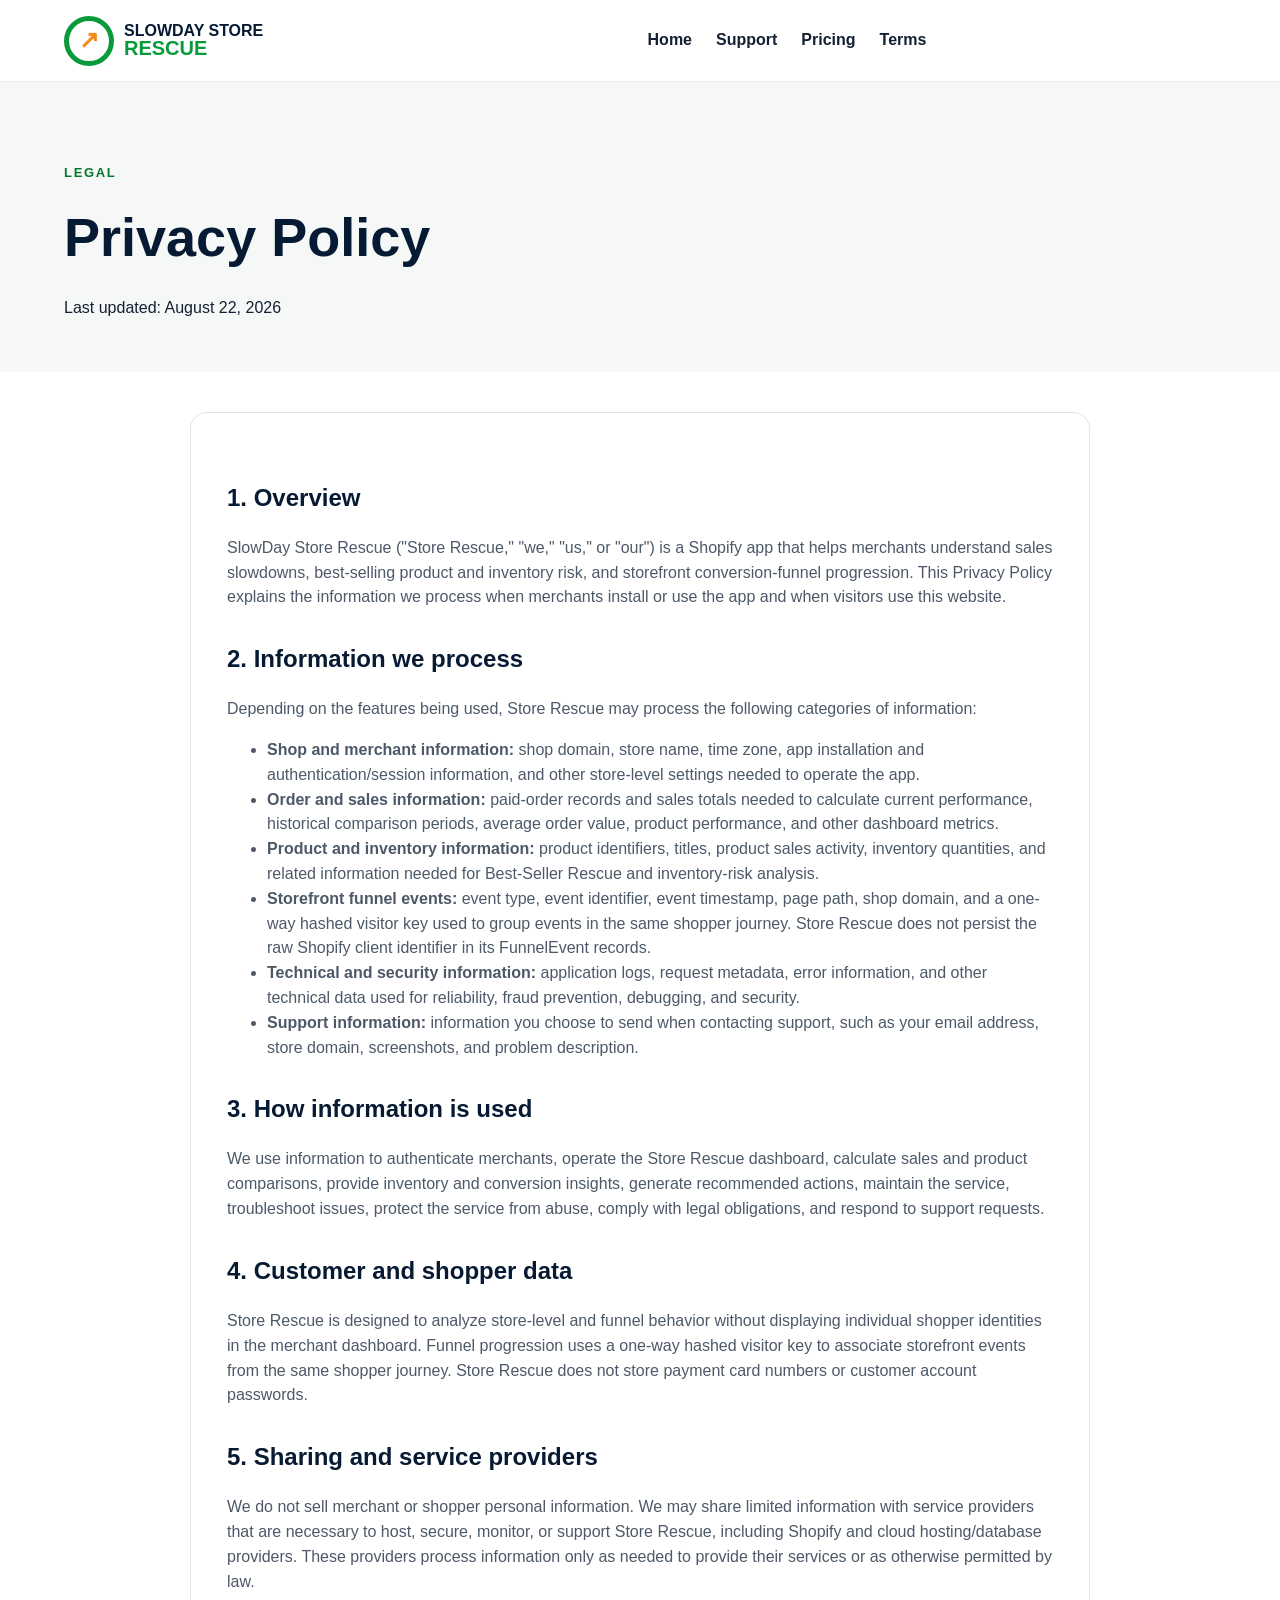
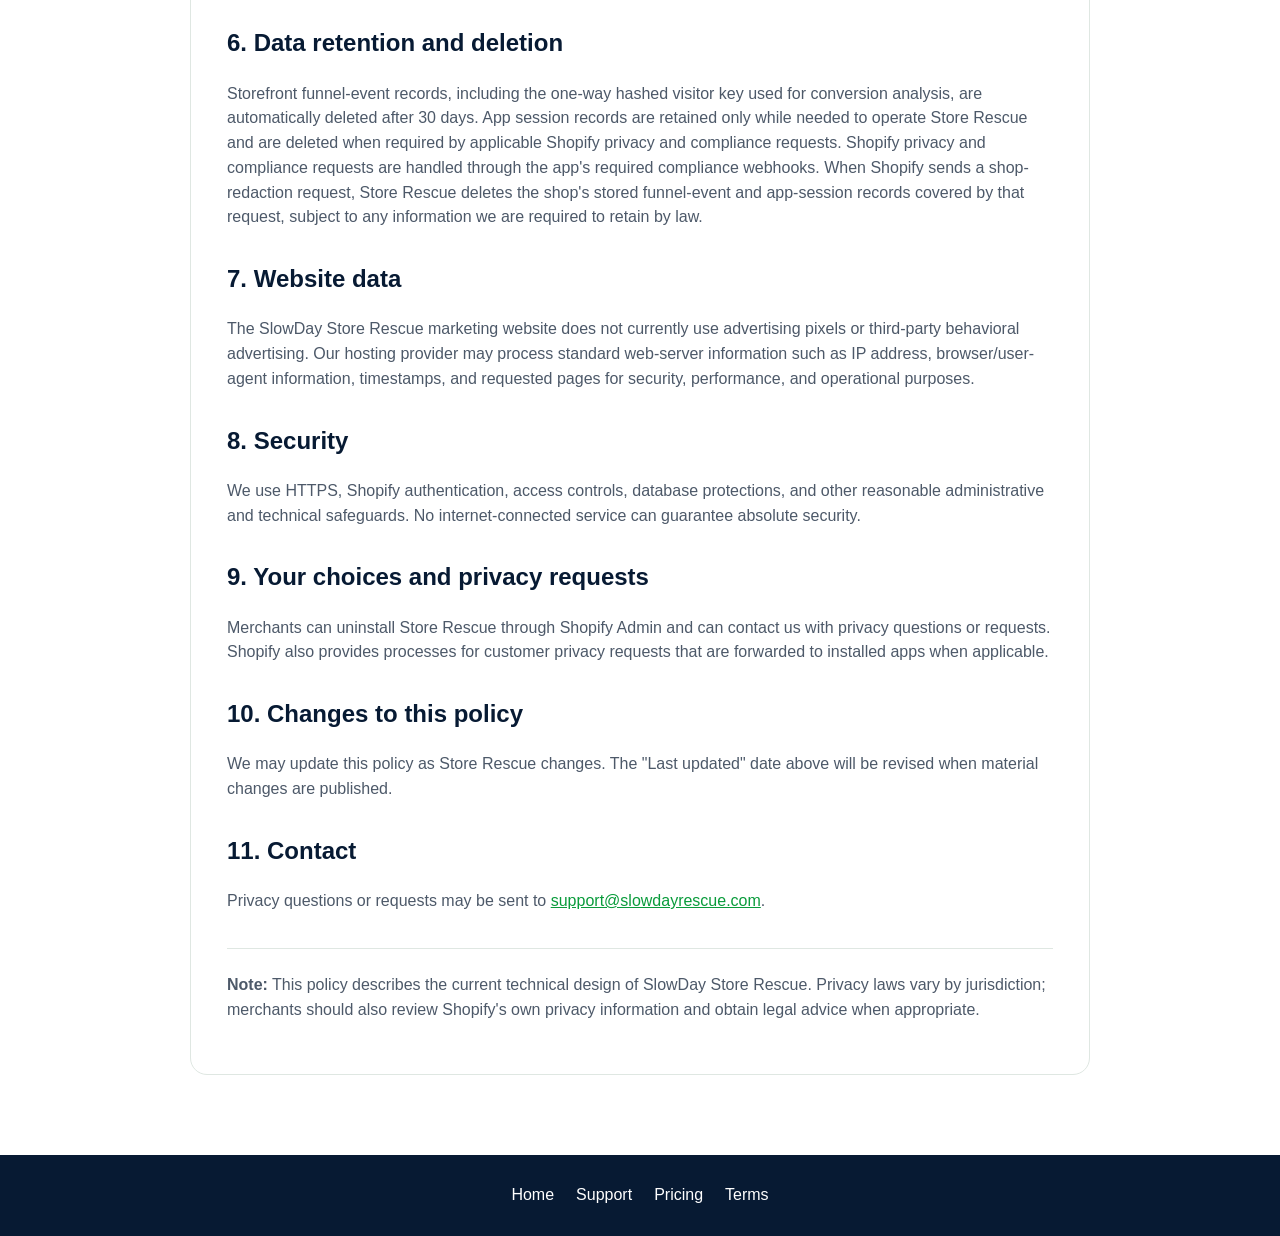
==== commit 66e27378: "Add files via upload" ====
--- a/privacy.html
+++ b/privacy.html
@@ -3,14 +3,14 @@
 <head><meta charset="utf-8"><meta name="viewport" content="width=device-width,initial-scale=1"><title>Privacy Policy | SlowDay Store Rescue</title><meta name="description" content="Privacy Policy for SlowDay Store Rescue, including merchant, order, product, inventory, and funnel event data practices."><link rel="canonical" href="https://slowdayrescue.com/privacy.html"><link rel="icon" href="favicon.svg"><link rel="stylesheet" href="styles.css"></head>
 <body>
 <header class="header"><a class="logo" href="index.html"><span class="logo-mark">↗</span><span>SLOWDAY STORE<br><b>RESCUE</b></span></a><nav><a href="index.html">Home</a><a href="support.html">Support</a><a href="pricing.html">Pricing</a><a href="terms.html">Terms</a></nav></header>
-<section class="legal-hero"><p class="eyebrow">LEGAL</p><h1>Privacy Policy</h1><p>Last updated: August 21, 2026</p></section>
+<section class="legal-hero"><p class="eyebrow">LEGAL</p><h1>Privacy Policy</h1><p>Last updated: August 22, 2026</p></section>
 <main class="legal">
 <h2>1. Overview</h2><p>SlowDay Store Rescue ("Store Rescue," "we," "us," or "our") is a Shopify app that helps merchants understand sales slowdowns, best-selling product and inventory risk, and storefront conversion-funnel progression. This Privacy Policy explains the information we process when merchants install or use the app and when visitors use this website.</p>
 <h2>2. Information we process</h2><p>Depending on the features being used, Store Rescue may process the following categories of information:</p><ul><li><strong>Shop and merchant information:</strong> shop domain, store name, time zone, app installation and authentication/session information, and other store-level settings needed to operate the app.</li><li><strong>Order and sales information:</strong> paid-order records and sales totals needed to calculate current performance, historical comparison periods, average order value, product performance, and other dashboard metrics.</li><li><strong>Product and inventory information:</strong> product identifiers, titles, product sales activity, inventory quantities, and related information needed for Best-Seller Rescue and inventory-risk analysis.</li><li><strong>Storefront funnel events:</strong> event type, event identifier, event timestamp, page path, shop domain, and a one-way hashed visitor key used to group events in the same shopper journey. Store Rescue does not persist the raw Shopify client identifier in its FunnelEvent records.</li><li><strong>Technical and security information:</strong> application logs, request metadata, error information, and other technical data used for reliability, fraud prevention, debugging, and security.</li><li><strong>Support information:</strong> information you choose to send when contacting support, such as your email address, store domain, screenshots, and problem description.</li></ul>
 <h2>3. How information is used</h2><p>We use information to authenticate merchants, operate the Store Rescue dashboard, calculate sales and product comparisons, provide inventory and conversion insights, generate recommended actions, maintain the service, troubleshoot issues, protect the service from abuse, comply with legal obligations, and respond to support requests.</p>
 <h2>4. Customer and shopper data</h2><p>Store Rescue is designed to analyze store-level and funnel behavior without displaying individual shopper identities in the merchant dashboard. Funnel progression uses a one-way hashed visitor key to associate storefront events from the same shopper journey. Store Rescue does not store payment card numbers or customer account passwords.</p>
 <h2>5. Sharing and service providers</h2><p>We do not sell merchant or shopper personal information. We may share limited information with service providers that are necessary to host, secure, monitor, or support Store Rescue, including Shopify and cloud hosting/database providers. These providers process information only as needed to provide their services or as otherwise permitted by law.</p>
-<h2>6. Data retention and deletion</h2><p>We retain information only for as long as reasonably necessary to provide Store Rescue, maintain security and business records, comply with legal obligations, or resolve disputes. Shopify privacy and compliance requests are handled through the app's required compliance webhooks. When Shopify sends a shop-redaction request, Store Rescue deletes the shop's stored funnel-event and app-session records that are covered by that request, subject to any information we must retain by law.</p>
+<h2>6. Data retention and deletion</h2><p>Storefront funnel-event records, including the one-way hashed visitor key used for conversion analysis, are automatically deleted after 30 days. App session records are retained only while needed to operate Store Rescue and are deleted when required by applicable Shopify privacy and compliance requests. Shopify privacy and compliance requests are handled through the app's required compliance webhooks. When Shopify sends a shop-redaction request, Store Rescue deletes the shop's stored funnel-event and app-session records covered by that request, subject to any information we are required to retain by law.</p>
 <h2>7. Website data</h2><p>The SlowDay Store Rescue marketing website does not currently use advertising pixels or third-party behavioral advertising. Our hosting provider may process standard web-server information such as IP address, browser/user-agent information, timestamps, and requested pages for security, performance, and operational purposes.</p>
 <h2>8. Security</h2><p>We use HTTPS, Shopify authentication, access controls, database protections, and other reasonable administrative and technical safeguards. No internet-connected service can guarantee absolute security.</p>
 <h2>9. Your choices and privacy requests</h2><p>Merchants can uninstall Store Rescue through Shopify Admin and can contact us with privacy questions or requests. Shopify also provides processes for customer privacy requests that are forwarded to installed apps when applicable.</p>
